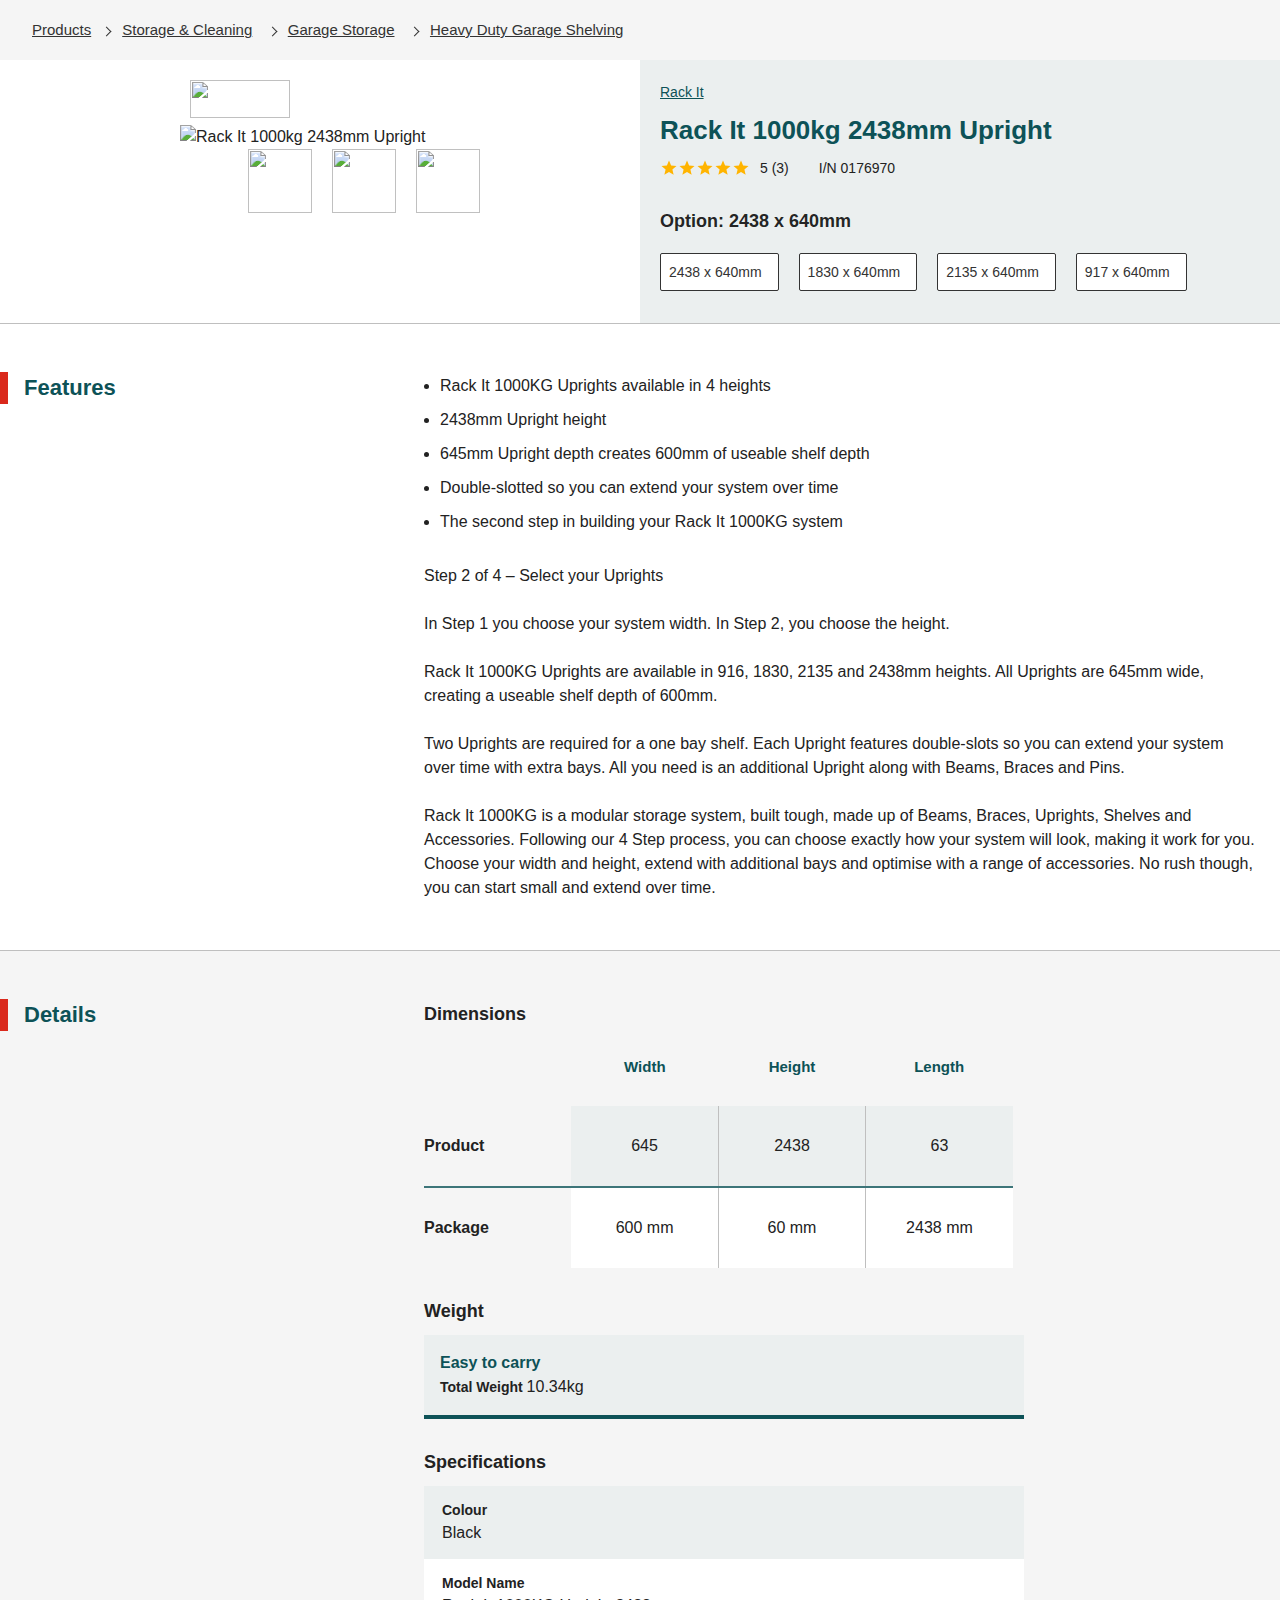
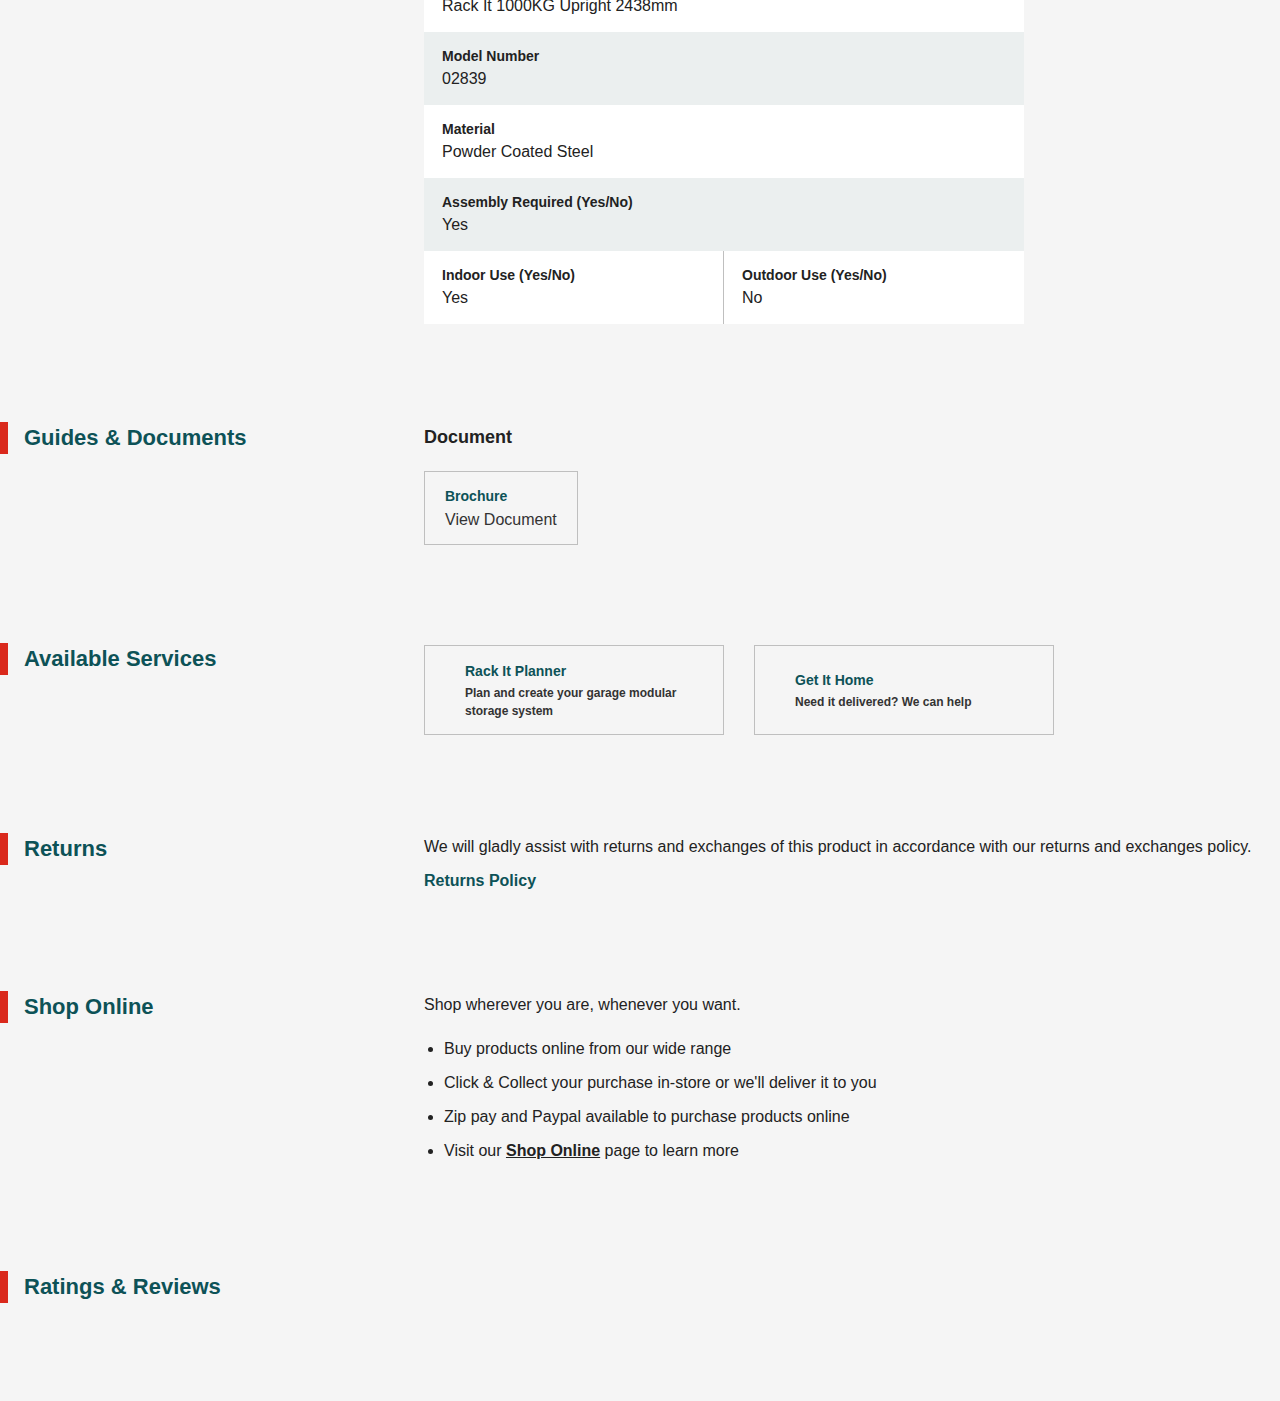
==== index.html @ c2486197 "first commit" ====
<!DOCTYPE html>
<html lang="en">
    <head>
        <meta charset="UTF-8" />
        <meta name="viewport" content="width=device-width, initial-scale=1.0" />
        <title>Document</title>
        <link rel="stylesheet" href="./assets/css/reset.css">
        <link rel="stylesheet" href="./assets/css/grid.css">
        <link rel="stylesheet" href="./assets/css/style.css">
    </head>
    <body>
        <div id="root">
            <div>
                <div class="banner"></div>
                <div class="breadcrumb">
                    <!-- <h2>Links</h2> -->
                    <ul>
                        <li><a href="/products">Products</a></li>
                        <li>
                            <a href="/products/storage-cleaning"
                                >Storage &amp; Cleaning</a
                            >
                        </li>
                        <li>
                            <a href="/products/storage-cleaning/garage"
                                >Garage Storage</a
                            >
                        </li>
                        <li>
                            <a
                                href="/products/storage-cleaning/garage/heavy-duty-garage-shelving"
                                >Heavy Duty Garage Shelving</a
                            >
                        </li>
                    </ul>
                </div>
                <div class="product">
                    <!-- <h2>Product</h2> -->
                    
                    <div class="product__inner">
                        <div class="product__inner-left">
                            <div class="rack-it">
                                <a href="/r/rack-it"
                                    ><img
                                        alt=""
                                        loading="lazy"
                                        src="https://media.prod.bunnings.com.au/api/public/content/8ff754da3e21427a8d031431f599004a?v=719d8eaf"
                                /></a>
                            </div>
                            <div class="product__img">
                                <div class="product__img-feature">
                                    <img
                                        alt="Rack It 1000kg 2438mm Upright"
                                        loading="eager"
                                        src="https://media.prod.bunnings.com.au/api/public/content/66f1cccb4bba4da8af51d3681d87bc36?v=66c5e045"
                                    />
                                </div>                                    
                                <div class="product__img-thumb">
                                    <img
                                    loading="lazy"
                                    src="https://media.prod.bunnings.com.au/api/public/content/f305e0d13f0840dc8f0888a271d18492?v=14a57d66"
                                    /><img
                                        loading="lazy"
                                        src="https://media.prod.bunnings.com.au/api/public/content/34fcdcdcd64a44aa8c2bb66fe6c2433e?v=d47153c3"
                                    /><img
                                        loading="lazy"
                                        src="https://media.prod.bunnings.com.au/api/public/content/bff2ae65cd3141c98004aefc1612f80a?v=fe02e273"
                                    />
                                </div>
                                
                            </div>
                        </div>
                        <div class="product__inner-right">
                            <div class="product__info">
                                <p class="product-brand-name"><a href="/r/rack-it">Rack It</a></p>
                                <h1 class="product-title">Rack It 1000kg 2438mm Upright</h1>
                                <div class="wrap-rating">
                                    <div class="wrap-rating__star">
                                        <svg class="MuiSvgIcon-root" focusable="false" viewBox="0 0 24 24" aria-hidden="true" height="24" width="24" style="font-size: inherit;"><path d="M12 17.27L18.18 21l-1.64-7.03L22 9.24l-7.19-.61L12 2 9.19 8.63 2 9.24l5.46 4.73L5.82 21z"></path></svg>
                                        <svg class="MuiSvgIcon-root" focusable="false" viewBox="0 0 24 24" aria-hidden="true" height="24" width="24" style="font-size: inherit;"><path d="M12 17.27L18.18 21l-1.64-7.03L22 9.24l-7.19-.61L12 2 9.19 8.63 2 9.24l5.46 4.73L5.82 21z"></path></svg>
                                        <svg class="MuiSvgIcon-root" focusable="false" viewBox="0 0 24 24" aria-hidden="true" height="24" width="24" style="font-size: inherit;"><path d="M12 17.27L18.18 21l-1.64-7.03L22 9.24l-7.19-.61L12 2 9.19 8.63 2 9.24l5.46 4.73L5.82 21z"></path></svg>
                                        <svg class="MuiSvgIcon-root" focusable="false" viewBox="0 0 24 24" aria-hidden="true" height="24" width="24" style="font-size: inherit;"><path d="M12 17.27L18.18 21l-1.64-7.03L22 9.24l-7.19-.61L12 2 9.19 8.63 2 9.24l5.46 4.73L5.82 21z"></path></svg>
                                        <svg class="MuiSvgIcon-root" focusable="false" viewBox="0 0 24 24" aria-hidden="true" height="24" width="24" style="font-size: inherit;"><path d="M12 17.27L18.18 21l-1.64-7.03L22 9.24l-7.19-.61L12 2 9.19 8.63 2 9.24l5.46 4.73L5.82 21z"></path></svg>
                                    </div>
                                    <span class="wrap-rating__text">
                                        5 (3)
                                    </span>
                                    <span class="wrap-rating__info">
                                        I/N 0176970
                                    </span>
                                </div>
                                <!-- <p>$TODO</p> -->
                                <p class="option-heading">Option: 2438 x 640mm</p>
                                <ul class="option-value">
                                    <li>
                                        <a href="/rack-it-1000kg-2438mm-upright_p0176970"
                                            >2438 x 640mm</a
                                        >
                                    </li>
                                    <li>
                                        <a href="/rack-it-1000kg-1830mm-upright_p2760219"
                                            >1830 x 640mm</a
                                        >
                                    </li>
                                    <li>
                                        <a
                                            href="/rack-it-1000kg-2135mm-upright-2135-x-640mm_p2760239"
                                            >2135 x 640mm</a
                                        >
                                    </li>
                                    <li>
                                        <a href="/rack-it-1000kg-916mm-upright_p2760284"
                                            >917 x 640mm</a
                                        >
                                    </li>
                                </ul>
                            </div>                                
                        </div>
                    </div>
                    
                </div>
                <div class="features">
                    <div class="container">
                        <h2>Features</h2>
                        <div class="feature-content">
                            <ul>
                                <li>Rack It 1000KG Uprights available in 4 heights</li>
                                <li>2438mm Upright height</li>
                                <li>
                                    645mm Upright depth creates 600mm of useable shelf
                                    depth
                                </li>
                                <li>
                                    Double-slotted so you can extend your system over
                                    time
                                </li>
                                <li>
                                    The second step in building your Rack It 1000KG
                                    system
                                </li>
                            </ul>
                            <p>
                                Step 2 of 4 – Select your Uprights<br /><br />In Step 1
                                you choose your system width. In Step 2, you choose the
                                height.<br /><br />Rack It 1000KG Uprights are available
                                in 916, 1830, 2135 and 2438mm heights. All Uprights are
                                645mm wide, creating a useable shelf depth of 600mm.
                                <br /><br />Two Uprights are required for a one bay
                                shelf. Each Upright features double-slots so you can
                                extend your system over time with extra bays. All you
                                need is an additional Upright along with Beams, Braces
                                and Pins. <br /><br />Rack It 1000KG is a modular
                                storage system, built tough, made up of Beams, Braces,
                                Uprights, Shelves and Accessories. Following our 4 Step
                                process, you can choose exactly how your system will
                                look, making it work for you. Choose your width and
                                height, extend with additional bays and optimise with a
                                range of accessories. No rush though, you can start
                                small and extend over time.
                            </p>
                        </div>     
                    </div>
                                   
                </div>
                <div class="details">
                    <div class="container">
                        <h2>Details</h2>
                        <div class="details-content">
                            <h3 class="dimensions">Dimensions</h3>
                            <table class="table-dimension">
                                <tbody>                                   
                                    <tr>
                                        <th></th>
                                        <th>Width</th>
                                        <th>Height</th>
                                        <th>Length</th>
                                    </tr>        
                                    <tr class="product-dimension-row-last">
                                        <td class="product-heading">Product</td>
                                        <td>645</td>
                                        <td>2438</td>
                                        <td>63</td>
                                    </tr>
                                    <tr>
                                        <td class="product-heading">Package</td>
                                        <td>600 mm</td>
                                        <td>60 mm</td>
                                        <td>2438 mm</td>
                                    </tr>                                    
                                </tbody>
                                
                            </table>
                            <h3 class="dimensions weight">Weight</h3>
                            <div class="wrap-total-weight">
                                <p class="easy-to-carry">Easy to carry</p>
                                <p class="total-weight">Total Weight <span>10.34kg</span></p>
                            </div>
                            
                            <h3 class="dimensions weight">Specifications</h3>

                            <div class="wrap-specifications">
                                <div class="specification-odd">
                                    <p class="specification-first">Colour</p>
                                    <p class="specification-second">Black</p>
                                </div>
                                <div class="specification-even">
                                    <p class="specification-first">Model Name</p>
                                    <p class="specification-second">Rack It 1000KG Upright 2438mm</p>
                                </div>
                                <div class="specification-odd">
                                    <p class="specification-first">Model Number</p>
                                    <p class="specification-second">02839</p>
                                </div>
                                <div class="specification-even">
                                    <p class="specification-first">Material</p>
                                    <p class="specification-second">Powder Coated Steel</p>
                                </div>
                                <div class="specification-odd">
                                    <p class="specification-first">Assembly Required (Yes/No)</p>
                                    <p class="specification-second">Yes</p>
                                </div>
                                <div class="wrap-odd-even">
                                    <div class="specification-even">
                                        <p class="specification-first">Indoor Use (Yes/No)</p>
                                        <p class="specification-second">Yes</p>
                                    </div>
                                    <div class="specification-even">
                                        <p class="specification-first">Outdoor Use (Yes/No)</p>
                                        <p class="specification-second">No</p>
                                    </div>
                                </div>                                
                            </div>
                        </div>
                    </div>   

                    
                </div>

                <div class="guides">
                    <div class="container">
                        <h2>Guides &amp; Documents</h2>
                        <div class="guides-content">
                            <h3>Document</h3>
                            <a
                                href="https://media.prod.bunnings.com.au/api/public/content/17a00f23d12f45109718b2ca5a4ceb7b?v=92f9e89b"
                                target="_blank"
                                >
                                <p class="brochure">Brochure</p>
                                <p class="view-document">View Document</p>
                            </a>
                        </div>
                        
                    </div>
                </div>

                <div class="available-service">
                    <div class="container">
                        <h2>Available Services</h2>
                        <div class="available-content">
                            <div class="available-box">
                                <a href="/services/in-home/rack-it-planner" target="_blank"
                                    >
                                    <div class="available-box-img">
                                        <img
                                            alt=""
                                            src="https://media.prod.bunnings.com.au/api/public/content/ef01b225f41c4f91b6917a744a959122?v=6051997a"
                                        />
                                    </div>
                                    <div class="available-box-info">
                                        <p class="available-box-first">Rack It Planner</p>
                                        <p class="available-box-second">
                                            Plan and create your garage modular storage system
                                        </p>
                                    </div>                                    
                                </a>
                            </div>
                            <div class="available-box">
                                <a href="/services/in-home/get-it-home" target="_blank"
                                    >
                                    <div class="available-box-img">
                                        <img
                                            alt=""
                                            src="https://media.prod.bunnings.com.au/api/public/content/1019771d7b8e418fbbadd4a75e334af0?v=b31ea15a"
                                        />
                                    </div>
                                    <div class="available-box-info">
                                        <p class="available-box-first">Get It Home</p>
                                        <p class="available-box-second">Need it delivered? We can help</p>
                                    </div>
                                </a>
                            </div>                            
                        </div>
                    </div>
                </div>

                <div class="return">
                    <div class="container">
                        <h2>Returns</h2>
                        <div class="return-content">
                            <p>
                                We will gladly assist with returns and exchanges of this
                                product in accordance with our returns and exchanges
                                policy.
                            </p>
                            <a href="/policies/returns" target="_blank"
                                >Returns Policy</a
                            >
                        </div>
                    </div>
                </div>

                <div class="shop-online">
                    <div class="container">
                        <h2>Shop Online</h2>
                        <div class="shop-online-content">
                            <p>Shop wherever you are, whenever you want.</p>
                            <ul>
                                <li>Buy products online from our wide range</li>
                                <li>
                                    Click &amp; Collect your purchase in-store or we'll
                                    deliver it to you
                                </li>
                                <li>
                                    Zip pay and Paypal available to purchase products
                                    online
                                </li>
                                <li>
                                    Visit our
                                    <a href="/help-support/shop-online" target="_blank"
                                        >Shop Online</a
                                    >
                                    page to learn more
                                </li>
                            </ul>
                        </div>
                    </div>
                </div>
                <div class="ratings-reviews">
                    <div class="container">
                        <h2>Ratings & Reviews</h2>
                        <div class="ratings-reviews-content">
                        </div>
                    </div>
                </div>
            </div>
        </div>
    </body>
</html>
---- assets/css/style.css ----
*, ::before, ::after {
    box-sizing: border-box;
}

body {
    position: relative;
    font-family: "Helvetica Neue", Helvetica, Arial, sans-serif;
    font-size: 16px;
    color: rgb(34, 34, 34);
    width: 100%;
    line-height: 1.5;
    overflow-x: hidden;
    -webkit-tap-highlight-color: rgba(0, 0, 0, 0);
    -webkit-font-smoothing: antialiased;
}

/* Breadcrumb*/
.breadcrumb {
    background: rgb(245, 245, 245);
    padding: 10px 2rem;
}

.breadcrumb ul {
    display: flex;
    flex-wrap: wrap;
    margin: 0.5rem 0px;
    padding: 0px;
    color: rgb(51, 51, 51);
    list-style: none;
}

.breadcrumb li a {
    text-decoration: underline;
    border-bottom: none;
    color: rgb(51, 51, 51);
    font-weight: normal;
    font-size: 15px;
}

.breadcrumb li:not(:last-child)::after {
    content: "";
    display: inline-block;
    position: relative;
    box-sizing: unset;
    width: 0.375rem;
    height: 0.375rem;
    margin: 0px 0.75rem;
    transform: rotate(45deg);
    border-width: 1px 1px 0px 0px;
    border-style: solid;
}

/* Product */
.product .container {
    max-width: 1280px;
    margin: 0px auto;
    padding: 1rem 1.5rem 0px;
    background-color: white;
}

.product .container img {
    max-width: 100%;
    width: 200px;
}

.product__inner {
    width: 100%;
    display: flex;
    flex-wrap: wrap;
    box-sizing: border-box;
}

.product__inner-left, .product__inner-right {
    width: 50%;
}

.product__inner-left {
    justify-content: flex-end;
    padding-right: 160px;
    padding-top: 20px;
    padding-bottom: 60px;
}

.product__inner-left .rack-it {
    text-align: center;
}

.product__inner-left .rack-it a {
    border-bottom: none;
    color: rgb(51, 51, 51);
    font-weight: bold;
    text-decoration: none;
}

.product__inner-left .rack-it a img {
    width: 100px;
    height: 38px;
    object-fit: cover;
}

.product__img-feature {
    display: flex;
    justify-content: flex-end;
}

.product .product__img-feature  img {
    width: 300px;
}

.product__img-thumb {
    display: flex;
    justify-content: flex-end;
    align-items: center;
    column-gap: 20px;
}

.product .product__img-thumb img {
    width: 64px;
    height: 64px;    
    object-fit: cover;
}

.product__inner-right {
    background-color: #EBEFEF;
    padding: 20px;
}

.product__info .product-brand-name a {
    font-size: 0.875rem;
    line-height: 1.42857;
    color: rgb(13, 82, 87);
    display: inline-block;
    font-weight: 500;
    margin-bottom: 0.5rem;
    text-decoration: underline;
}

.product__info .product-title {
    color: rgb(13, 82, 87);
    font-size: 1.625rem;
    margin-top: 0px;
    padding-bottom: 0.5rem;
    font-weight: 600;
}

.wrap-rating {
    display: flex;
    align-items: center;
}

.wrap-rating__star {
    color: #ffb400;
    cursor: pointer;
    display: inline-flex;
    position: relative;
    font-size: 18px;
    -webkit-tap-highlight-color: transparent;
}

.wrap-rating__star svg{
    fill: currentColor;
    width: 1em;
    height: 1em;
    display: inline-block;
    font-size: 18px;
    flex-shrink: 0;
    user-select: none;
}

.wrap-rating__text {
    font-size: 14px;
    padding-left: 10px;
    padding-right: 30px;
}

.wrap-rating__info {
    font-size: 14px;
}

.option-heading {
    color: rgba(0, 0, 0, 0.87);
    font-size: 1.125rem;
    font-weight: 800;
    line-height: 1.5rem;
    padding: 30px 0 20px;
}

.option-value {
    display: flex;
    flex-flow: wrap;
    -webkit-box-pack: start;
    justify-content: flex-start;
    line-height: 30px;
    min-height: 50px;
    column-gap: 20px;
    width: 100%;
    margin: 0px;
    padding: 0px;
}

.option-value a {
    border-color: rgb(51, 51, 51);
    background-color: rgb(255, 255, 255);
    border-radius: 0.125rem;
    border-style: solid;
    border-width: 0.0625rem;
    color: rgb(51, 51, 51);
    display: block;
    font-size: 14px;
    font-weight: 400;
    line-height: 20px;
    max-width: 136px;
    min-height: 20px;
    min-width: 60px;
    outline: none;
    overflow-wrap: break-word;
    padding: 0.5rem 1rem 0.5rem 0.5rem;
    position: relative;
    text-decoration: none;
    white-space: normal;
}

/* Features */
.features {
    display: flex;
    width: 100%;
    background-color: rgb(255, 255, 255);
    padding: 50px 0;
    border-top: 1px solid rgb(191, 191, 191);
}

.features .container {
    display: flex;
    max-width: 1280px;
    margin: 0px auto;
    padding: 0px 1.5rem;
}

.features h2 {
    min-width: 400px;
    display: flex;
    position: relative;
    text-decoration: none;
    word-break: break-word;
    font-weight: 700;
    font-size: 1.375rem;
    line-height: 1.27273;
    color: rgb(13, 82, 87);
}

.features h2::before {
    content: "";
    display: block;
    position: absolute;
    top: -2px;
    left: -1.5rem;
    width: 8px;
    height: 32px;
    margin-right: 1rem;
    background-color: rgb(218, 41, 28);
}

.feature-content ul {
    margin-bottom: 30px;
}

.feature-content li{
    list-style-type: disc;
    margin-bottom: 10px;
    margin-left: 16px;
}

/* Details */
.details {
    display: flex;
    width: 100%;
    background-color: #F5F5F5;
    padding: 50px 0;
    border-top: 1px solid rgb(191, 191, 191);
}

.details .container {
    display: flex;
    width: 1280px;
    margin: 0px auto;
    padding: 0px 1.5rem;
}

.details h2 {
    min-width: 400px;
    display: flex;
    position: relative;
    text-decoration: none;
    word-break: break-word;
    font-weight: 700;
    font-size: 1.375rem;
    line-height: 1.27273;
    color: rgb(13, 82, 87);
}

.details h2::before {
    content: "";
    display: block;
    position: absolute;
    top: -2px;
    left: -1.5rem;
    width: 8px;
    height: 32px;
    margin-right: 1rem;
    background-color: rgb(218, 41, 28);
}

.details-content {
    width: 600px;
    max-width: 100%;
}

.details-content .dimensions {
    font-size: 18px;
    font-weight: 600;
}

.details-content .table-dimension {
    display: table;
}

table tr:nth-child(2n+1) {
    background-color: rgb(255, 255, 255);
}

table th {
    width: 25%;
    padding-top: 1rem;
    padding-bottom: 0.5rem;
    background-color: rgb(245, 245, 245);
}

table th, .table-dimension td {
    padding: 1.75rem 40px;
    text-align: center;
}

.table-dimension th {
    font-size: 15px;
    line-height: 1.5;
    font-family: "Helvetica Neue", Helvetica, Arial, sans-serif;
    color: rgb(13, 82, 87);
    font-weight: bold;
}

.table-dimension tr:nth-child(2n) {
    background-color: rgb(235, 239, 239);
}

.table-dimension td:first-child {
    background-color: rgb(245, 245, 245);
}

table tr.product-dimension-row-last td {
    border-bottom: 2px solid rgb(61, 117, 121);
}


table .product-heading {
    padding-left: 0px;
    font-weight: bold;
    text-align: left;
}

table tr td:nth-child(2), table tr td:nth-child(3) {
    border-right: 1px solid rgb(191, 191, 191);
}

.weight {
    margin-top: 30px;
    margin-bottom: 10px;
}

.wrap-total-weight {
    padding: 16px;
    border-bottom: 4px solid rgb(13, 82, 87);
    background: rgb(235, 239, 239);
}

.easy-to-carry {
    font-family: "Helvetica Neue", Helvetica, Arial, sans-serif;
    font-size: 16px;
    line-height: 1.5;
    display: block;
    color: rgb(13, 82, 87);
    font-weight: bold;
}

.total-weight {
    font-size: 14px;
    font-weight: bold;
    line-height: 1.5;
}

.total-weight span{
    font-size: 16px;
    font-weight: normal;
    line-height: 1.5;
}

.specification-odd {
    background-color: rgb(235, 239, 239);
}

.specification-even {
    background-color: rgb(255, 255, 255);
    
}

.specification-odd, .specification-even {
    padding: 14px 18px;
}

.specification-first {
    font-size: 14px;
    font-weight: bold;
    line-height: 1.5;
}

.specification-second{
    font-size: 16px;
    font-weight: normal;
    line-height: 1.5;
}

.wrap-odd-even {
    display: flex;
    width: 100%;
}

.wrap-odd-even .specification-even {
    width: 50%;
    border-right: 1px solid rgb(191, 191, 191);
}

.wrap-odd-even .specification-even:last-child {
    border: none;
}

/* Guides */
.guides {
    display: flex;
    width: 100%;
    background-color: #F5F5F5;
    padding: 50px 0;
}

.guides .container {
    display: flex;
    width: 1280px;
    margin: 0px auto;
    padding: 0px 1.5rem;
}

.guides h2 {
    min-width: 400px;
    display: flex;
    position: relative;
    text-decoration: none;
    word-break: break-word;
    font-weight: 700;
    font-size: 1.375rem;
    line-height: 1.27273;
    color: rgb(13, 82, 87);
}

.guides h2::before {
    content: "";
    display: block;
    position: absolute;
    top: -2px;
    left: -1.5rem;
    width: 8px;
    height: 32px;
    margin-right: 1rem;
    background-color: rgb(218, 41, 28);
}

.guides-content h3 {
    font-size: 18px;
    font-weight: 600;
}

.guides-content a {
    text-decoration: none;
}

.guides-content a {
    display: inline-block;
    margin-top: 20px;
    width: 100%;
    border: 1px solid rgb(191, 191, 191);
    background-color: rgb(245, 245, 245);
    color: rgb(51, 51, 51);
    font-family: "Helvetica Neue", Helvetica, Arial, sans-serif;
    cursor: pointer;
    padding: 12px 20px;    
}

.brochure {
    color: rgb(13, 82, 87);
    text-transform: capitalize;
    display: inline-block;
    font-size: 14px;
    font-weight: 700;
    line-height: 20px;
}

.view-document {
    font-size: 16px;
    font-weight: 400;
    color: rgb(51, 51, 51);
}

/* Available */
.available-service {
    display: flex;
    width: 100%;
    background-color: #F5F5F5;
    padding: 50px 0;
}

.available-service .container {
    display: flex;
    width: 1280px;
    margin: 0px auto;
    padding: 0px 1.5rem;
}

.available-service h2 {
    min-width: 400px;
    display: flex;
    position: relative;
    text-decoration: none;
    word-break: break-word;
    font-weight: 700;
    font-size: 1.375rem;
    line-height: 1.27273;
    color: rgb(13, 82, 87);
}

.available-service h2::before {
    content: "";
    display: block;
    position: absolute;
    top: -2px;
    left: -1.5rem;
    width: 8px;
    height: 32px;
    margin-right: 1rem;
    background-color: rgb(218, 41, 28);
}

.available-content {
    display: flex;    
    column-gap: 30px;
}

.available-box  a {
    display: flex;
    align-items: center;
    column-gap: 20px;
}

.available-box a {
    width: 300px;
    height: 90px;
    border: 1px solid rgb(191, 191, 191);
    background-color: rgb(245, 245, 245);
    color: rgb(51, 51, 51);
    font-family: "Helvetica Neue", Helvetica, Arial, sans-serif;
    cursor: pointer;
    padding: 12px 20px;    
    text-decoration: none;
}

.available-box .available-box-first {
    color: rgb(13, 82, 87) !important;
    border-bottom: none;
    color: rgb(51, 51, 51);
    font-weight: bold;
    text-decoration: none;
    font-size: 14px;
}

.available-box .available-box-second {
    color: rgb(51, 51, 51);
    font-size:12px;
    font-weight: bold;
    margin-top:2px;
}

/* Return */
.return {
    display: flex;
    width: 100%;
    background-color: #F5F5F5;
    padding: 50px 0;
}

.return .container {
    display: flex;
    width: 1280px;
    margin: 0px auto;
    padding: 0px 1.5rem;
}

.return h2 {
    min-width: 400px;
    display: flex;
    position: relative;
    text-decoration: none;
    word-break: break-word;
    font-weight: 700;
    font-size: 1.375rem;
    line-height: 1.27273;
    color: rgb(13, 82, 87);
}

.return h2::before {
    content: "";
    display: block;
    position: absolute;
    top: -2px;
    left: -1.5rem;
    width: 8px;
    height: 32px;
    margin-right: 1rem;
    background-color: rgb(218, 41, 28);
}

.return-content p {
    color: rgb(34, 34, 34);
    margin-bottom: 10px;
}

.return-content a {
    color: rgb(13, 82, 87);
    text-decoration: none;
    font-weight: bold;
}

/* Shop Online */
.shop-online {
    display: flex;
    width: 100%;
    background-color: #F5F5F5;
    padding: 50px 0;
}

.shop-online .container {
    display: flex;
    width: 1280px;
    margin: 0px auto;
    padding: 0px 1.5rem;
}

.shop-online h2 {
    min-width: 400px;
    display: flex;
    position: relative;
    text-decoration: none;
    word-break: break-word;
    font-weight: 700;
    font-size: 1.375rem;
    line-height: 1.27273;
    color: rgb(13, 82, 87);
}

.shop-online h2::before {
    content: "";
    display: block;
    position: absolute;
    top: -2px;
    left: -1.5rem;
    width: 8px;
    height: 32px;
    margin-right: 1rem;
    background-color: rgb(218, 41, 28);
}

.shop-online-content p {
    color: rgb(34, 34, 34);
    font-weight: 500;
}

.shop-online-content ul {
    margin-top: 20px;
}

.shop-online-content ul li {
    list-style-type: disc;
    margin-left: 20px;
    margin-bottom: 10px;
}

.shop-online-content li a {
    font-weight: bold;
    color: rgb(34, 34, 34);
}

/* Ratings Reviews */
.ratings-reviews {
    display: flex;
    width: 100%;
    background-color: #F5F5F5;
    padding: 50px 0 100px;
}

.ratings-reviews .container {
    display: flex;
    width: 1280px;
    margin: 0px auto;
    padding: 0px 1.5rem;
}

.ratings-reviews h2 {
    min-width: 400px;
    display: flex;
    position: relative;
    text-decoration: none;
    word-break: break-word;
    font-weight: 700;
    font-size: 1.375rem;
    line-height: 1.27273;
    color: rgb(13, 82, 87);
}

.ratings-reviews h2::before {
    content: "";
    display: block;
    position: absolute;
    top: -2px;
    left: -1.5rem;
    width: 8px;
    height: 32px;
    margin-right: 1rem;
    background-color: rgb(218, 41, 28);
}
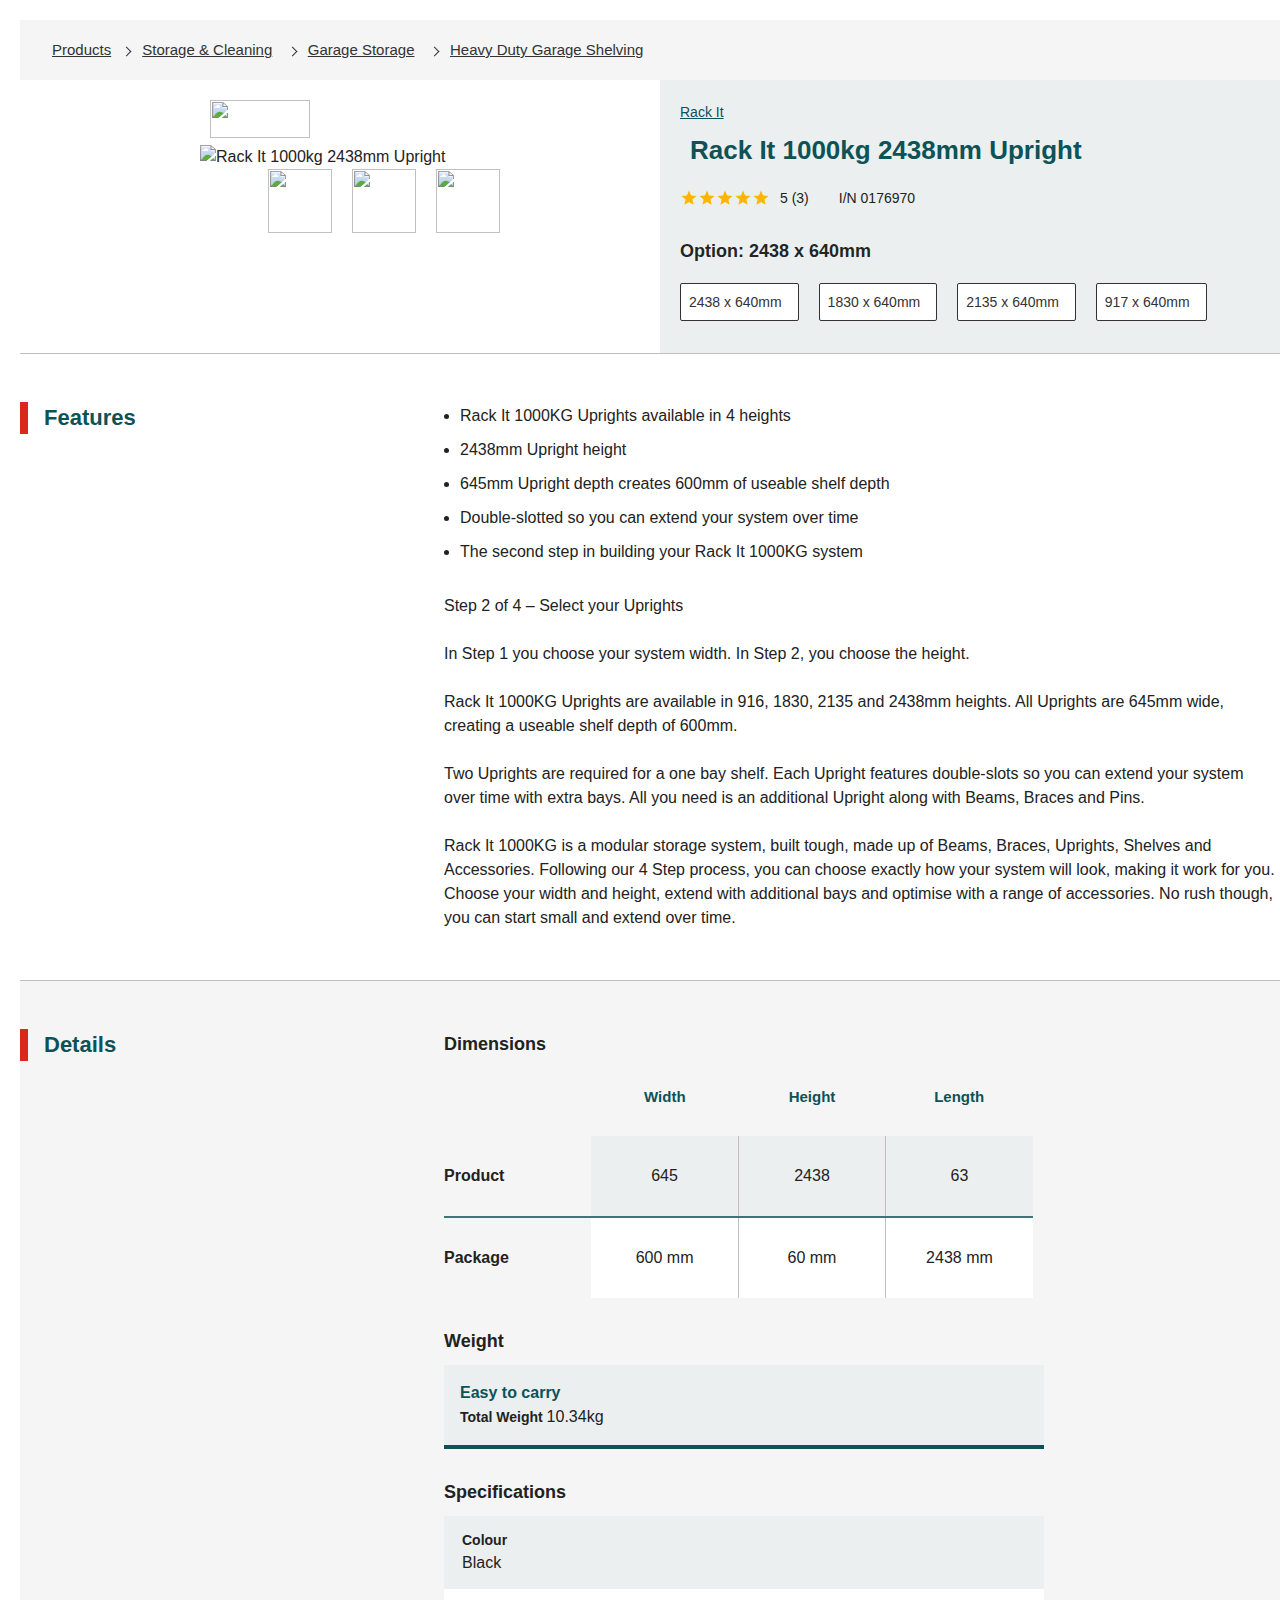
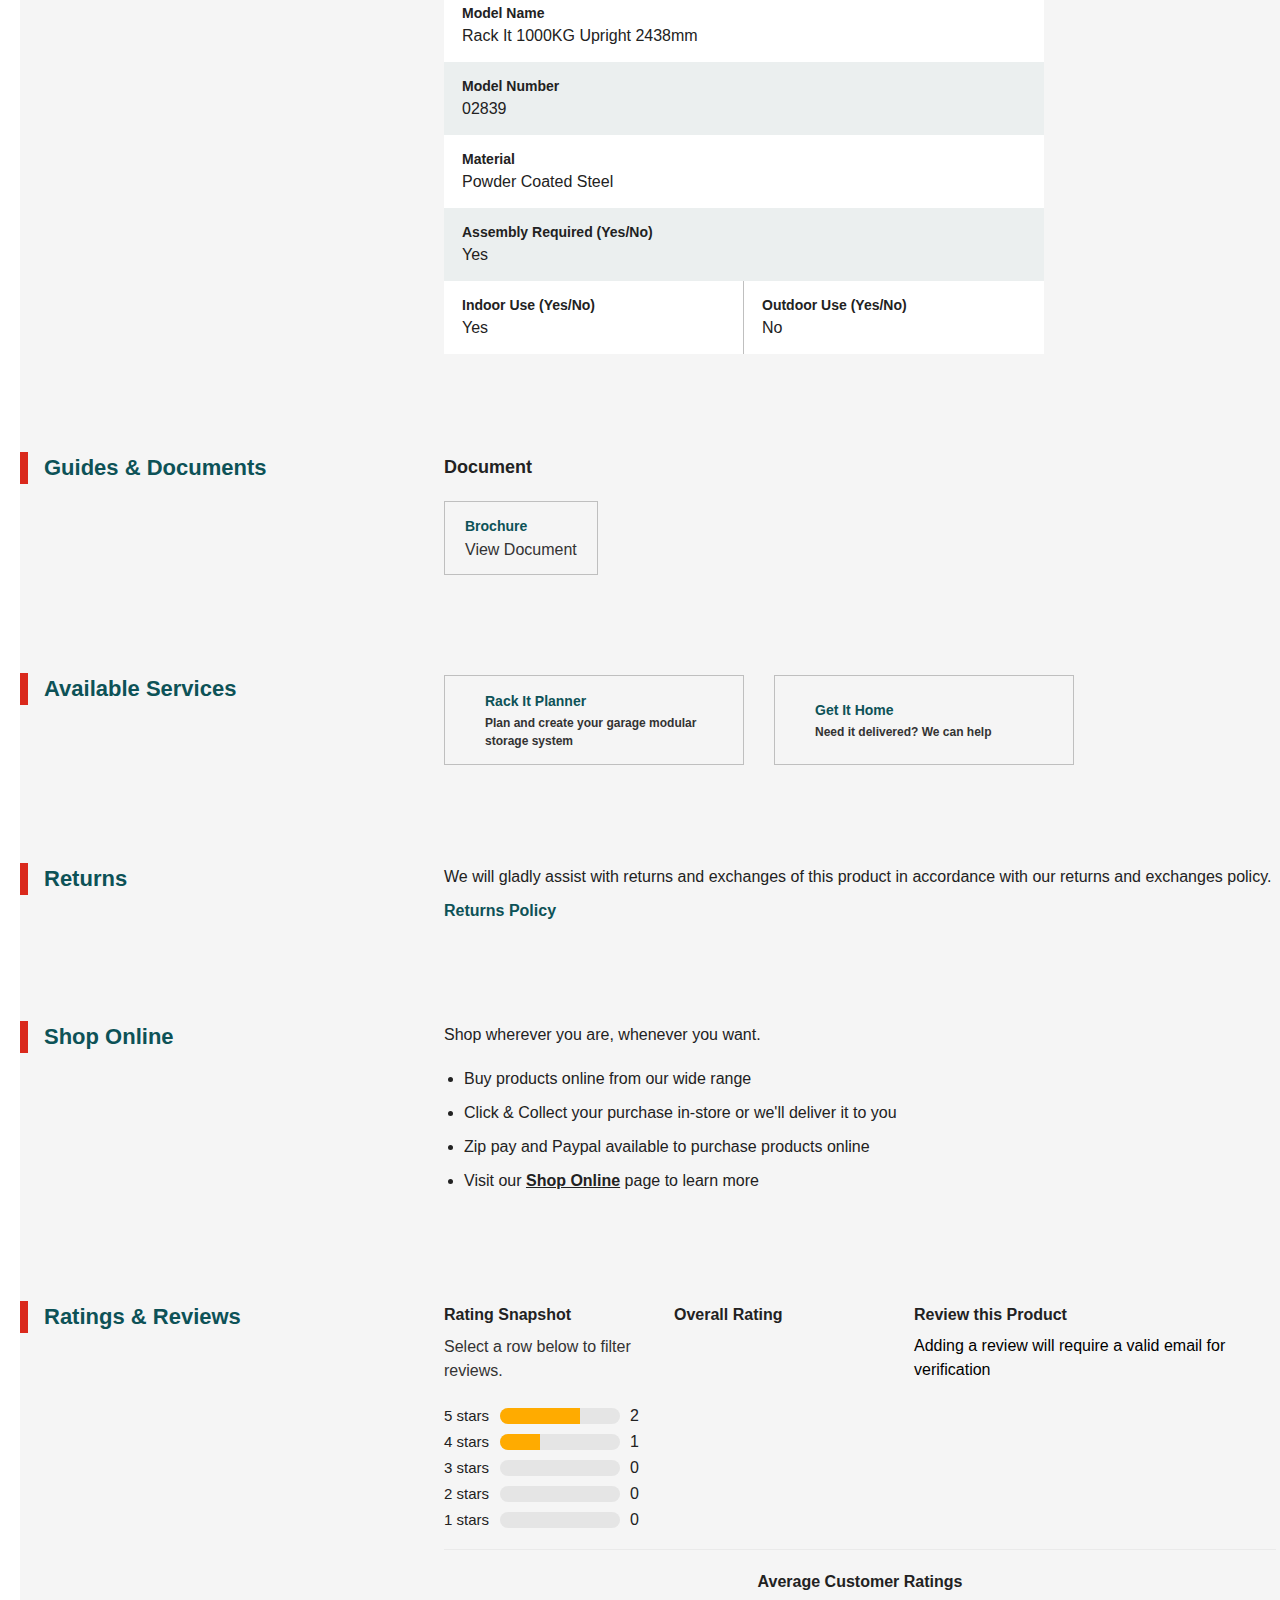
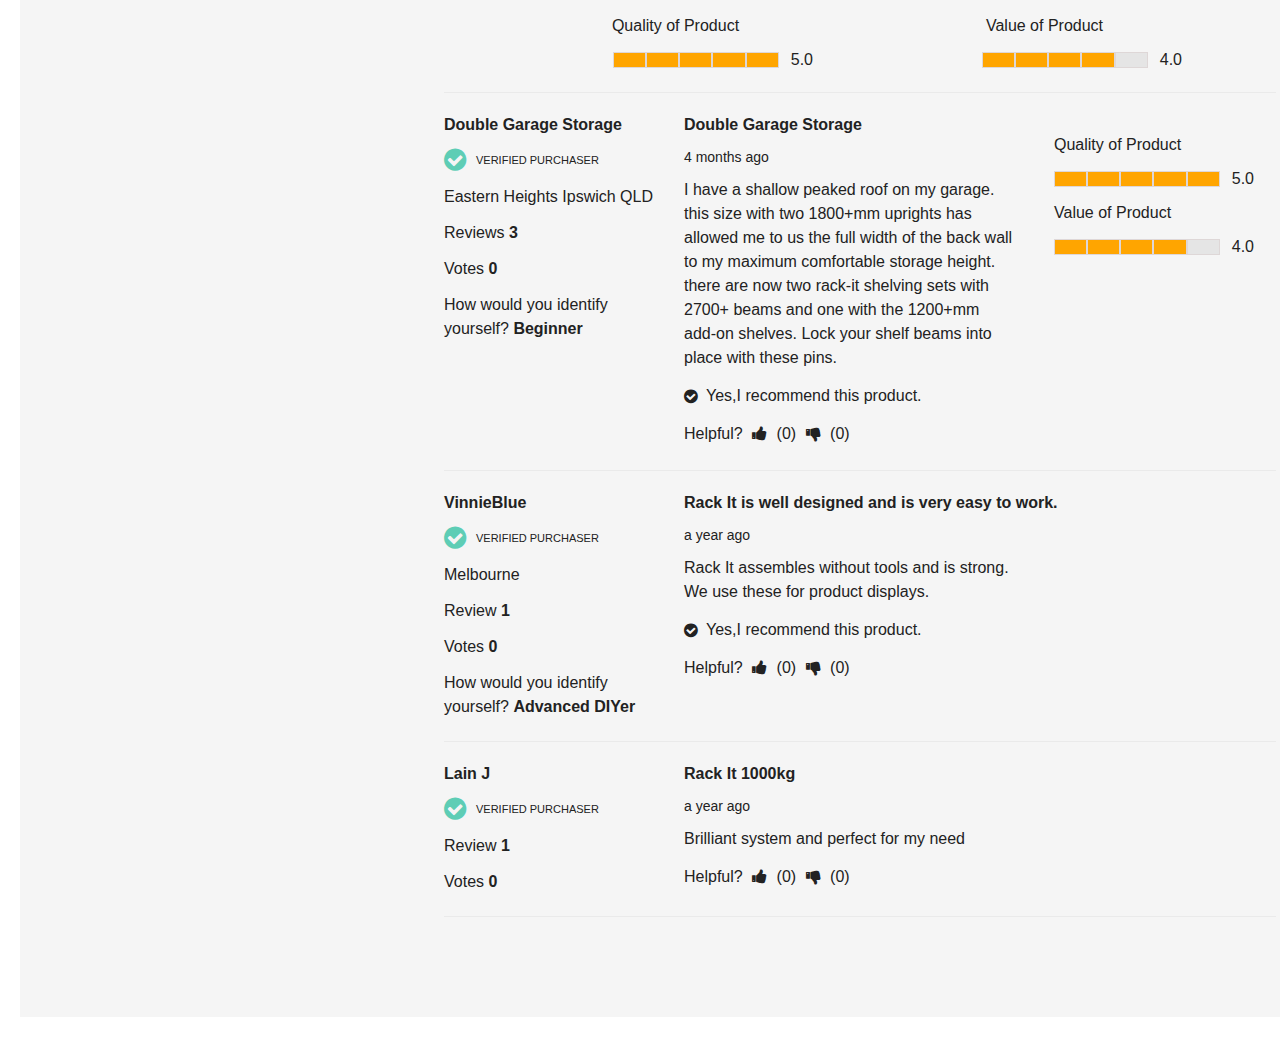
==== commit 433170b1: "first commit" ====
--- a/index.html
+++ b/index.html
@@ -4,9 +4,11 @@
         <meta charset="UTF-8" />
         <meta name="viewport" content="width=device-width, initial-scale=1.0" />
         <title>Document</title>
+        <link rel="stylesheet" href="https://cdnjs.cloudflare.com/ajax/libs/font-awesome/4.7.0/css/font-awesome.min.css">
         <link rel="stylesheet" href="./assets/css/reset.css">
         <link rel="stylesheet" href="./assets/css/grid.css">
         <link rel="stylesheet" href="./assets/css/style.css">
+
     </head>
     <body>
         <div id="root">
@@ -339,9 +341,179 @@
                     <div class="container">
                         <h2>Ratings & Reviews</h2>
                         <div class="ratings-reviews-content">
-                        </div>
-                    </div>
-                </div>
+                            <div class="ratings-one">
+                                <div class="rating-snapshot">
+                                    <h3>Rating Snapshot</h3>
+                                    <p>Select a row below to filter reviews.</p>
+                                    <div class="progress">
+                                        <div class="primary-rating">5 stars</div>
+                                        <div class="progress-bar">
+                                            <div class="progress-bar-inner">
+                                                <div class="progress-bar-bg" style="width: 66.66666666666667%;"></div>
+                                            </div>
+                                        </div>
+                                        <div class="primary-rating-count">2</div>
+                                    </div>
+                                    <div class="progress">
+                                        <div class="primary-rating">4 stars</div>
+                                        <div class="progress-bar">
+                                            <div class="progress-bar-inner">
+                                                <div class="progress-bar-bg" style="width: 33.333333333333336%;"></div>
+                                            </div>
+                                        </div>
+                                        <div class="primary-rating-count">1</div>
+                                    </div>
+                                    <div class="progress">
+                                        <div class="primary-rating">3 stars</div>
+                                        <div class="progress-bar">
+                                            <div class="progress-bar-inner">
+                                                <div class="progress-bar-bg" style="width: 0%;"></div>
+                                            </div>
+                                        </div>
+                                        <div class="primary-rating-count">0</div>
+                                    </div>
+                                    <div class="progress">
+                                        <div class="primary-rating">2 stars</div>
+                                        <div class="progress-bar">
+                                            <div class="progress-bar-inner">
+                                                <div class="progress-bar-bg" style="width: 0%;"></div>
+                                            </div>
+                                        </div>
+                                        <div class="primary-rating-count">0</div>
+                                    </div>
+                                    <div class="progress">
+                                        <div class="primary-rating">1 stars</div>
+                                        <div class="progress-bar">
+                                            <div class="progress-bar-inner">
+                                                <div class="progress-bar-bg" style="width: 0%;"></div>
+                                            </div>
+                                        </div>
+                                        <div class="primary-rating-count">0</div>
+                                    </div>
+                                </div>
+                                <div class="overall-rating">
+                                    <h3>Overall Rating</h3>
+                                </div>
+                                <div class="review-this-product">
+                                    <h3>Review this Product</h3>
+                                    <p>Adding a review will require a valid email for verification</p>
+                                </div>
+                            </div>
+
+                            <div class="average-customer-rating">
+                                <h3>Average Customer Ratings</h3>
+                                <div class="wrap-average">
+                                    <div class="wrap-average-first">
+                                        <p>Quality of Product</p>
+                                        <div class="wrap-average-rating">
+                                            <div class="wrap-average-rating-inner">
+                                                <div class="presentation"></div>
+                                                <div class="presentation"></div>
+                                                <div class="presentation"></div>
+                                                <div class="presentation"></div>
+                                                <div class="presentation"></div>
+                                            </div>
+                                            <span>5.0</span>
+                                        </div>
+                                    </div>
+                                    <div class="wrap-average-second">
+                                        <p>Value of Product</p>
+                                        <div class="wrap-average-rating">
+                                            <div class="wrap-average-rating-inner">
+                                                <div class="presentation"></div>
+                                                <div class="presentation"></div>
+                                                <div class="presentation"></div>
+                                                <div class="presentation"></div>
+                                                <div class="presentation grey"></div>
+                                            </div>
+                                            <span>4.0</span>
+                                        </div>
+                                    </div>
+                                </div>
+                            </div>
+
+                            <div class="double-garage">
+                                <div class="double-garage-first">
+                                    <h3>Double Garage Storage</h3>
+                                    <p class="check-circle"><i class="fa fa-check-circle"></i> <span>VERIFIED PURCHASER</span></p>
+                                    <p>Eastern Heights Ipswich QLD</p>
+                                    <p>Reviews <span>3</span></p>
+                                    <p>Votes <span>0</span></p>
+                                    <p>How would you identify yourself? <span>Beginner</span></p>
+                                </div>
+                                <div class="double-garage-second">
+                                    <h3>Double Garage Storage</h3>
+                                    <p class="small">4 months ago</p>
+                                    <p>I have a shallow peaked roof on my garage. this size with two 1800+mm uprights has allowed me to us the full width of the back wall to my maximum comfortable storage height. there are now two rack-it shelving sets with 2700+ beams and one with the 1200+mm add-on shelves. Lock your shelf beams into place with these pins.</p>
+                                    <p class="recommend"><i class="fa fa-check-circle"></i> Yes,I recommend this product.</p>
+                                    <p class="helpful">Helpful? <span><i class="fa fa-thumbs-up"></i></span> (0) <span><i class="fa fa-thumbs-down"></i></span> (0)</p>
+                                </div>
+                                <div class="double-garage-third">
+                                    <div class="wrap-average-first">
+                                        <p>Quality of Product</p>
+                                        <div class="wrap-average-rating">
+                                            <div class="wrap-average-rating-inner">
+                                                <div class="presentation"></div>
+                                                <div class="presentation"></div>
+                                                <div class="presentation"></div>
+                                                <div class="presentation"></div>
+                                                <div class="presentation"></div>
+                                            </div>
+                                            <span>5.0</span>
+                                        </div>
+                                    </div>
+                                    <div class="wrap-average-second">
+                                        <p>Value of Product</p>
+                                        <div class="wrap-average-rating">
+                                            <div class="wrap-average-rating-inner">
+                                                <div class="presentation"></div>
+                                                <div class="presentation"></div>
+                                                <div class="presentation"></div>
+                                                <div class="presentation"></div>
+                                                <div class="presentation grey"></div>
+                                            </div>
+                                            <span>4.0</span>
+                                        </div>
+                                    </div>
+                                </div>
+                            </div>
+
+                            <div class="double-garage double-garage-2">
+                                <div class="double-garage-first">
+                                    <h3>VinnieBlue</h3>
+                                    <p class="check-circle"><i class="fa fa-check-circle"></i> <span>VERIFIED PURCHASER</span></p>
+                                    <p>Melbourne</p>
+                                    <p>Review <span>1</span></p>
+                                    <p>Votes <span>0</span></p>
+                                    <p>How would you identify yourself? <span>Advanced DIYer</span></p>
+                                </div>
+                                <div class="double-garage-second">
+                                    <h3>Rack It is well designed and is very easy to work.</h3>
+                                    <p class="small">a year ago</p>
+                                    <p>Rack It assembles without tools and is strong. We use these for product displays.</p>
+                                    <p class="recommend"><i class="fa fa-check-circle"></i> Yes,I recommend this product.</p>
+                                    <p class="helpful">Helpful? <span><i class="fa fa-thumbs-up"></i></span> (0) <span><i class="fa fa-thumbs-down"></i></span> (0)</p>
+                                </div>                                
+                            </div>
+
+                            <div class="double-garage double-garage-3">
+                                <div class="double-garage-first">
+                                    <h3>Lain J</h3>
+                                    <p class="check-circle"><i class="fa fa-check-circle"></i> <span>VERIFIED PURCHASER</span></p>
+                                    <p>Review <span>1</span></p>
+                                    <p>Votes <span>0</span></p>
+                                </div>
+                                <div class="double-garage-second">
+                                    <h3>Rack It 1000kg</h3>
+                                    <p class="small">a year ago</p>
+                                    <p>Brilliant system and perfect for my need</p>
+                                    <p class="helpful">Helpful? <span><i class="fa fa-thumbs-up"></i></span> (0) <span><i class="fa fa-thumbs-down"></i></span> (0)</p>
+                                </div>                                
+                            </div>
+                        </div>
+                    </div>
+                </div>
+               
             </div>
         </div>
     </body>
--- a/assets/css/style.css
+++ b/assets/css/style.css
@@ -741,4 +741,265 @@
     height: 32px;
     margin-right: 1rem;
     background-color: rgb(218, 41, 28);
-}+}
+
+.ratings-one {
+    display: flex;
+    border-bottom: 1px solid rgb(234, 234, 234);
+    padding-bottom: 16px;
+}
+
+.rating-snapshot h3 {
+    font-size: 16px;
+    font-weight: 600;
+}
+
+.rating-snapshot p {
+    width: 230px;
+    margin-top: 8px;
+    margin-bottom: 20px;
+    font-size: 16px;
+    line-height: 24px;
+    color: rgb(51, 51, 51);
+    font-family: "Helvetica Neue", Helvetica, Arial, sans-serif;
+}
+
+.rating-snapshot .progress {
+    display: flex;
+    align-items: center;
+    max-width: 260px;
+}
+
+.primary-rating {
+    font-size: 15px;
+    min-width: 46px;
+}
+
+.progress-bar {
+    width: 100%;
+    max-width: 140px;
+    padding: 5px 10px;
+}
+
+.progress-bar-inner {
+    width: 100%;
+    border-radius: 10px;
+    display: block;
+    overflow: hidden;
+    height: 16px;
+    background-color: rgb(229, 229, 229);
+    box-shadow: rgb(204, 204, 204) 0px 0px;
+}
+
+.progress-bar-bg {
+    display: block;
+    height: 16px;
+    background-color: rgb(255, 171, 0);
+    
+}
+
+.overall-rating h3 {
+    font-size: 16px;
+    font-weight: 600;
+    min-width: 240px;
+}
+
+.review-this-product h3 {
+    font-size: 16px;
+    font-weight: 600;
+}
+
+.review-this-product p {
+    color: rgb(0, 0, 0);
+    font-size: 16px;
+    letter-spacing: 0px;
+    line-height: 24px;
+    margin: 7px 0px 5px;
+    padding: 0;
+}
+
+.average-customer-rating {
+    text-align: center;
+    border-bottom: 1px solid rgb(234, 234, 234);
+    padding-bottom: 20px;
+}
+
+.average-customer-rating h3 {
+    margin-top: 20px;
+    font-size: 16px;
+    font-weight: 600;
+}
+
+.wrap-average {
+    display: flex;
+    justify-content: space-evenly;
+    margin-top: 20px;
+}
+
+.wrap-average-rating {
+    display: flex;
+    align-items: center;
+    min-width: 200px;
+    margin-top: 10px;
+    margin-left: 75px;
+    column-gap: 12px;
+}
+
+.wrap-average-rating-inner {
+    background-color: orange;    
+    width: 100%;
+    height: 16px;
+    display: flex;
+    position: relative;
+    z-index: 1;
+}
+
+.wrap-average-rating-inner .presentation {
+    width: 20%;
+    position: relative;
+    border: 1px solid rgb(222, 215, 215);
+    border-radius: 0px;
+}
+
+.wrap-average-rating-inner .presentation.grey {
+    background: rgb(229, 229, 229);
+}
+
+.double-garage {
+    display: flex;
+    margin-top: 20px;
+    border-bottom: 1px solid rgb(234, 234, 234);
+    padding-bottom: 10px;
+}
+
+.double-garage h3 {
+    font-size: 16px;
+    font-weight: 600;
+}
+
+.double-garage-first {
+    min-width: 240px;
+    max-width: 260px;
+}
+
+.double-garage-first h3 {
+    margin-bottom: 10px;
+}
+
+.double-garage-first .check-circle {
+    display: flex;
+    align-items: center;
+    column-gap: 10px;
+}
+
+.double-garage-first .check-circle i {
+    font-size: 26px;
+    color: #5ECDB5;
+}
+
+.double-garage-first .check-circle span {
+    font-size: 11px;
+    font-weight: normal;
+}
+
+.double-garage-first p {
+    font-size: 16px;
+    line-height: 24px;
+    margin-bottom: 12px;
+}
+
+.double-garage-first p span {
+    font-weight: bold;
+}
+
+.double-garage-first p:last-child {
+    max-width: 200px;
+}
+
+.double-garage-first p:last-child span {
+    font-weight: bold;
+}
+
+.double-garage-second {
+    min-width: 370px;
+}
+
+.double-garage-second p.small {
+    font-size: 14px;
+    margin-top: 10px;
+    margin-bottom: 10px;
+}
+
+.double-garage-second p {
+    max-width: 330px;
+    margin-bottom: 14px;
+}
+
+.double-garage-second .recommend  {
+    display: flex;
+    align-items: center;
+}
+
+.double-garage-second .recommend i {
+    padding-right: 8px;
+}
+
+.double-garage-second p.helpful span {
+    margin: 0 5px;
+}
+
+.double-garage-third {
+    margin-top: 20px;
+}
+
+.double-garage-third .wrap-average-rating {
+    margin-left: 0;
+    margin-bottom: 10px;
+}
+
+
+/* star */
+
+@import url(//netdna.bootstrapcdn.com/font-awesome/3.2.1/css/font-awesome.css);
+
+fieldset, label { margin: 0; padding: 0; }
+body{ margin: 20px; }
+h1 { font-size: 1.5em; margin: 10px; }
+
+/****** Style Star Rating Widget *****/
+
+/* General styles for the stars container */
+.stars {
+    display: inline-block;
+    font-size: 24px; /* Adjust for desired size */
+    line-height: 1;
+    position: relative; /* For positioning the partial star */
+  }
+  
+  /* Individual star styles */
+[data-rating] {
+    display: inline-block;
+    position: relative;
+    width: 1em;
+    text-decoration: none; /* Remove any default underline */
+    color: #f8e71c; /* Customize the star color */
+  }
+  
+  /* Create the star icon using a pseudo-element */
+[data-rating]:before {
+    font-family: FontAwesome;
+    content: "\f005"; /* Unicode for a filled-in star */
+    position: absolute;
+    left: 0;
+    top: 0;
+  }
+  
+  /* Style for empty stars */
+[data-rating]:not([data-value]):before {
+    content: "\f089"; /* Unicode for an empty star */
+  }
+  
+  /* Style for the partially filled star */
+  [data-rating][data-value="5"]:before {
+    width: 50%; /* Fill only half of the star */
+  }